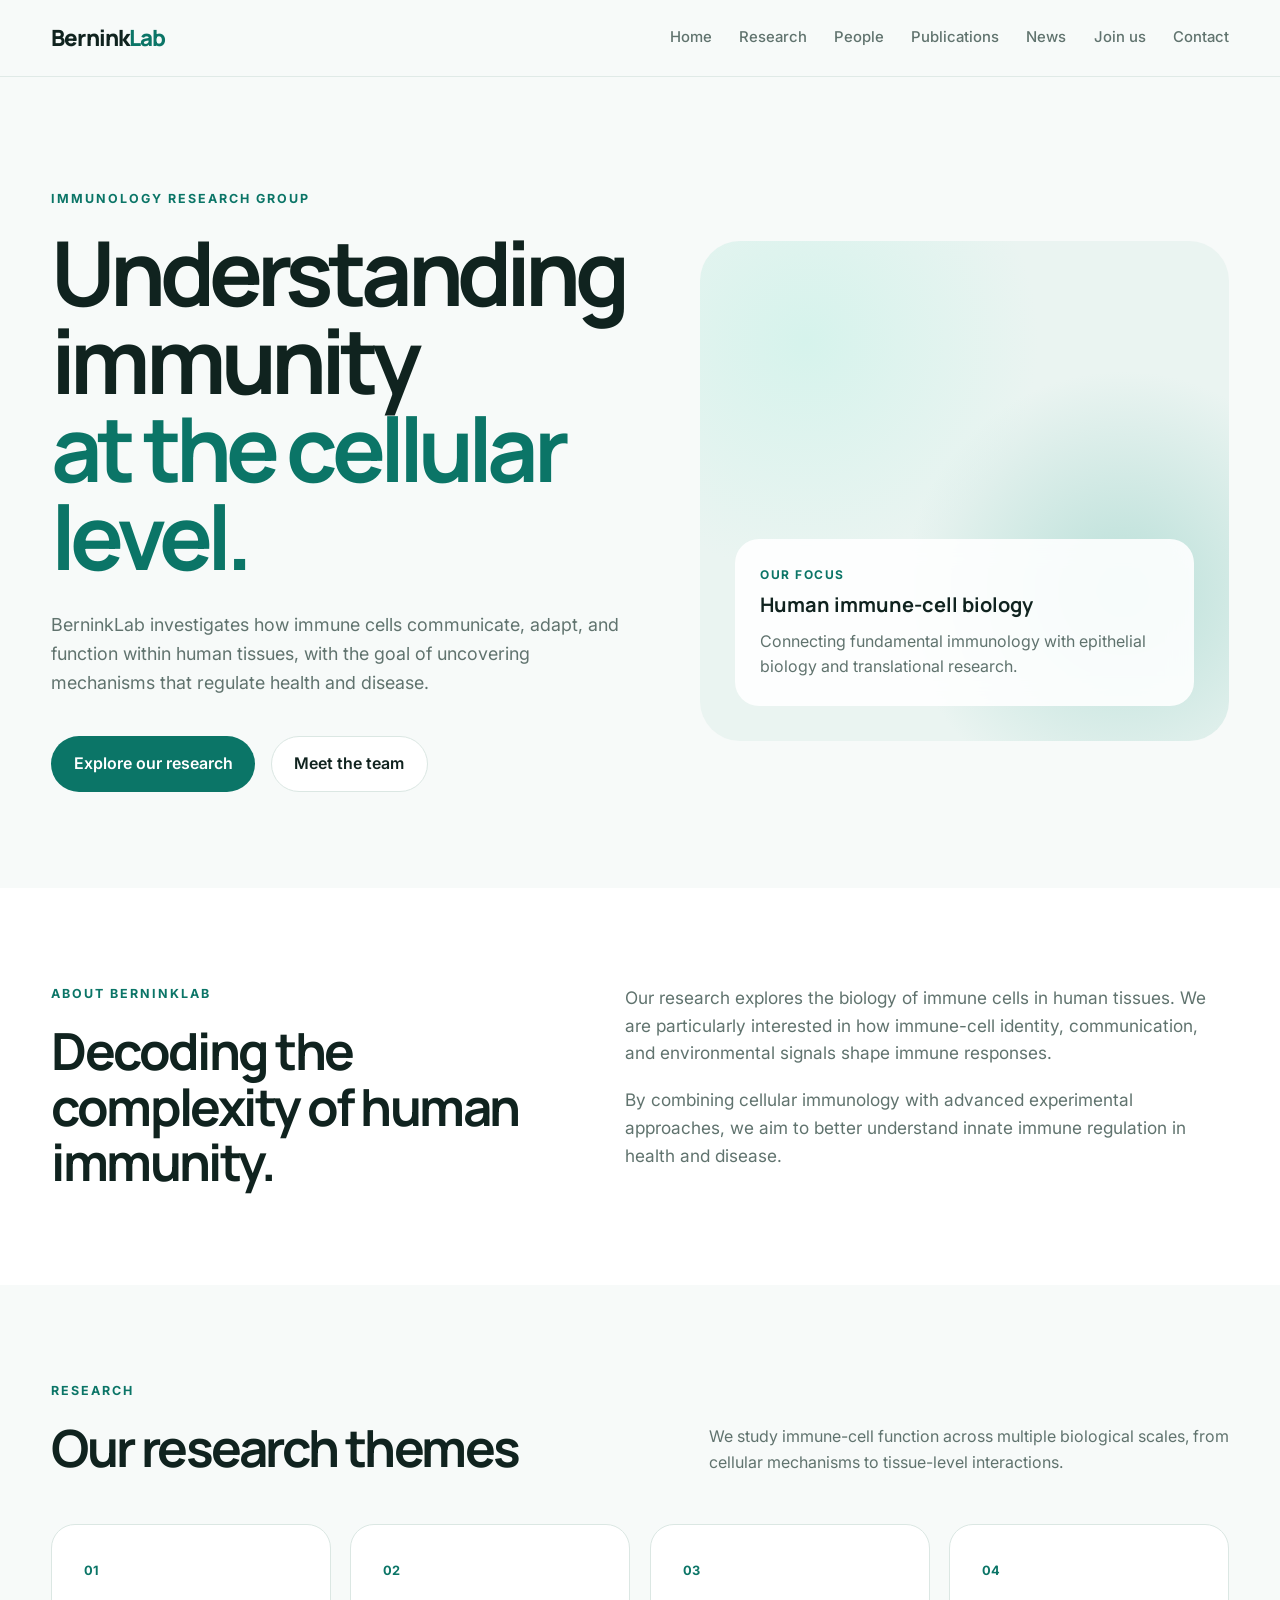
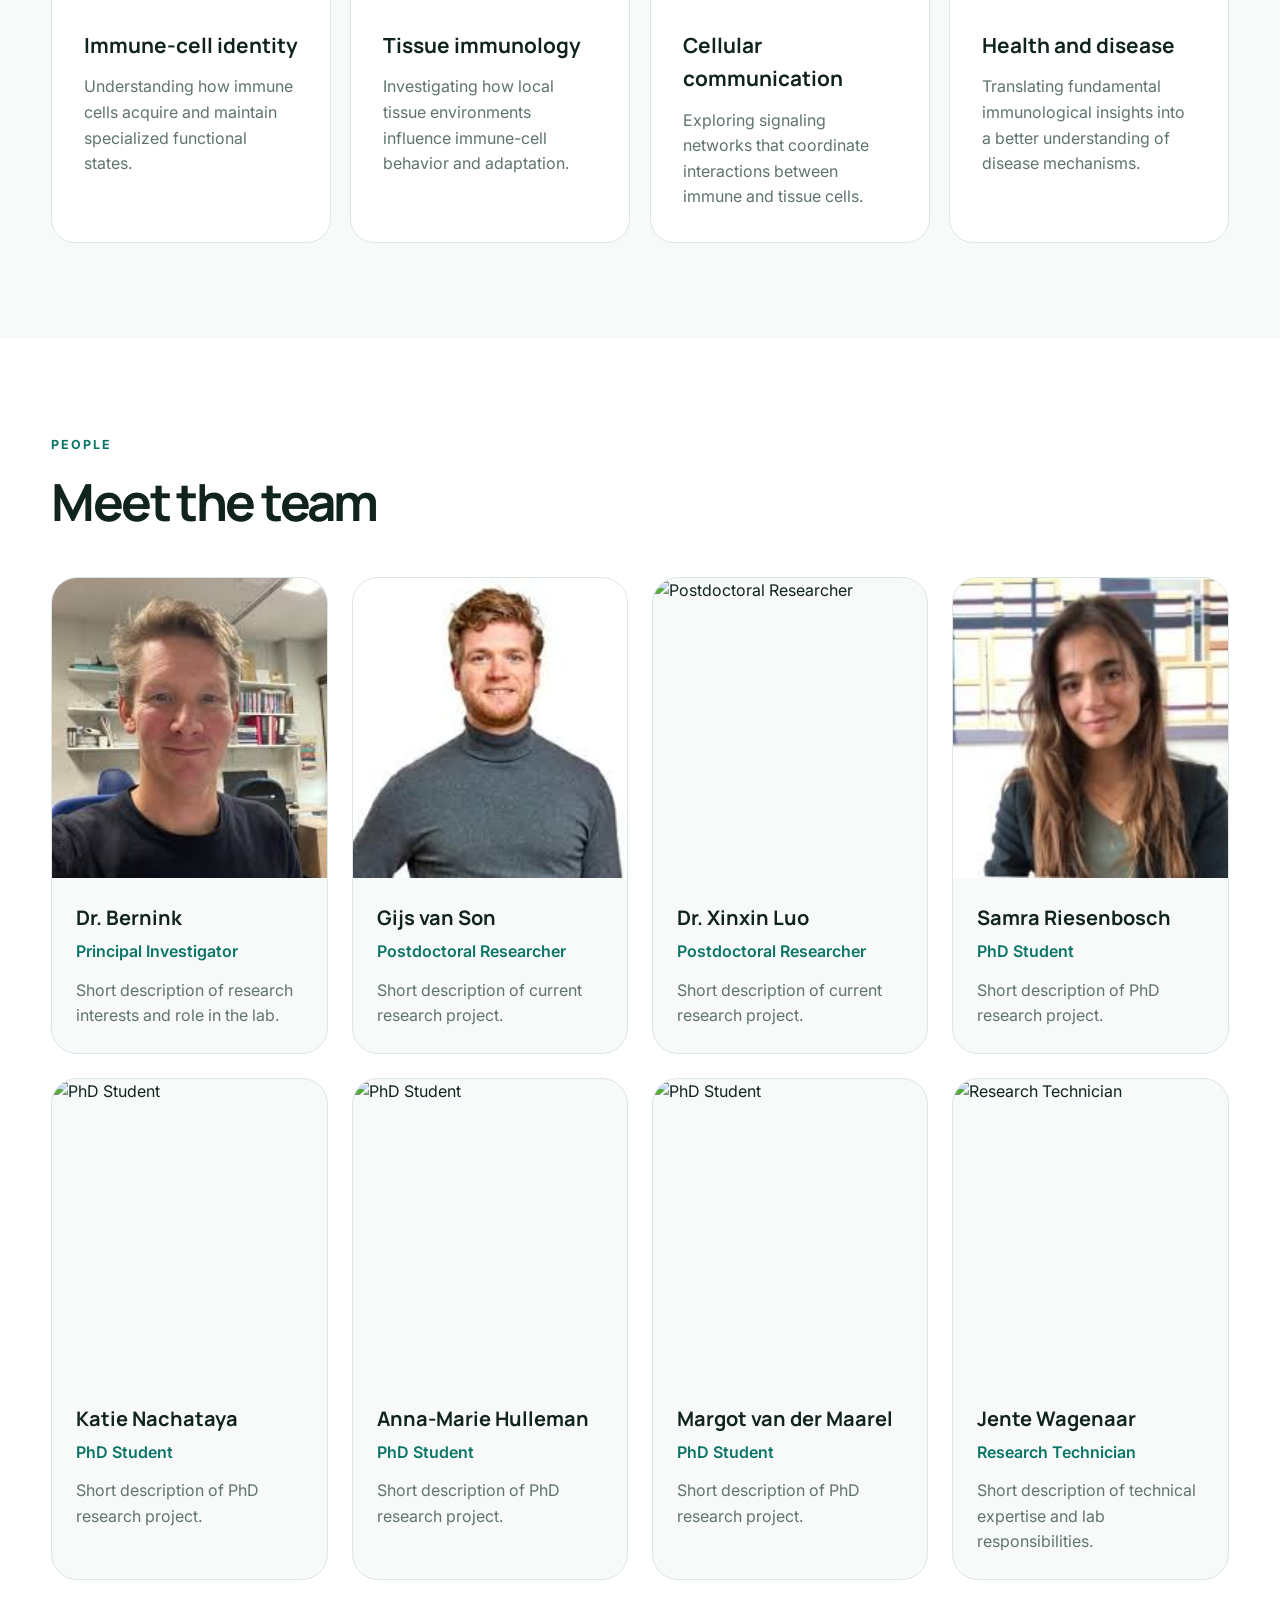
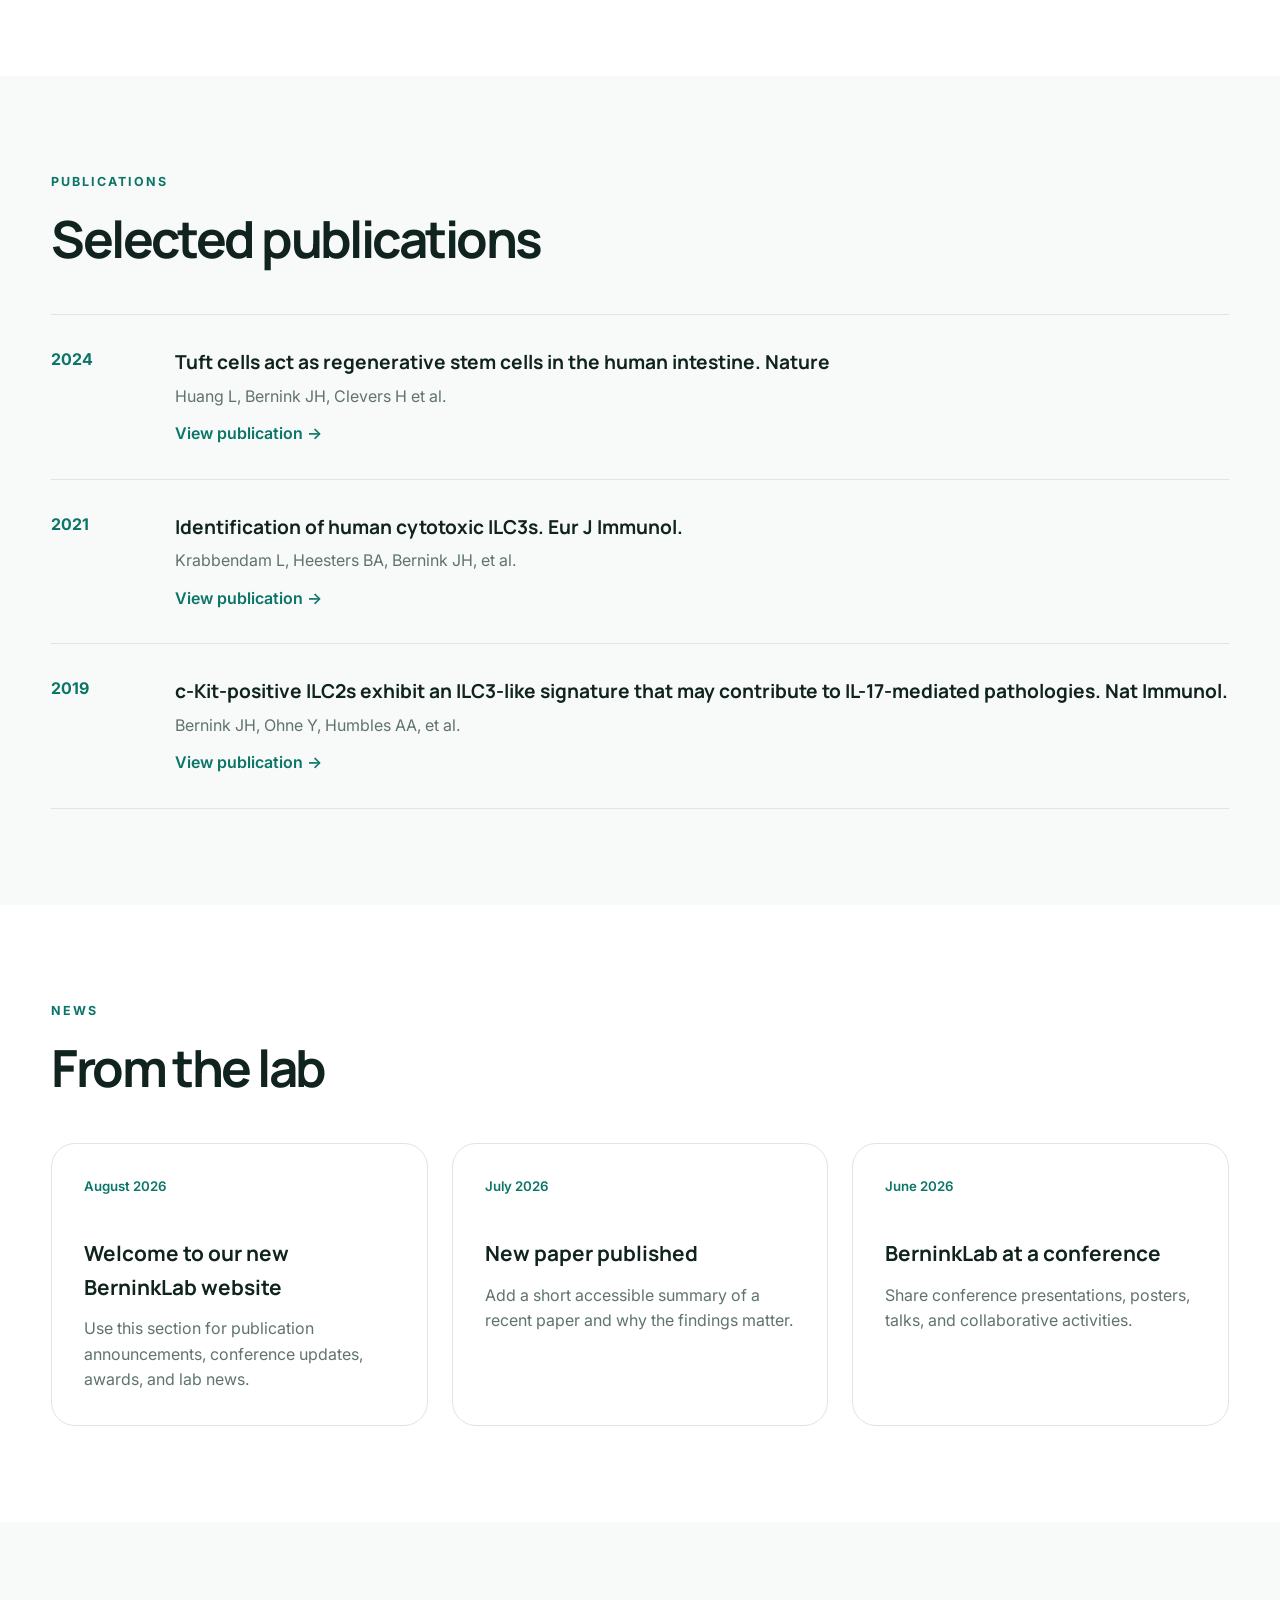
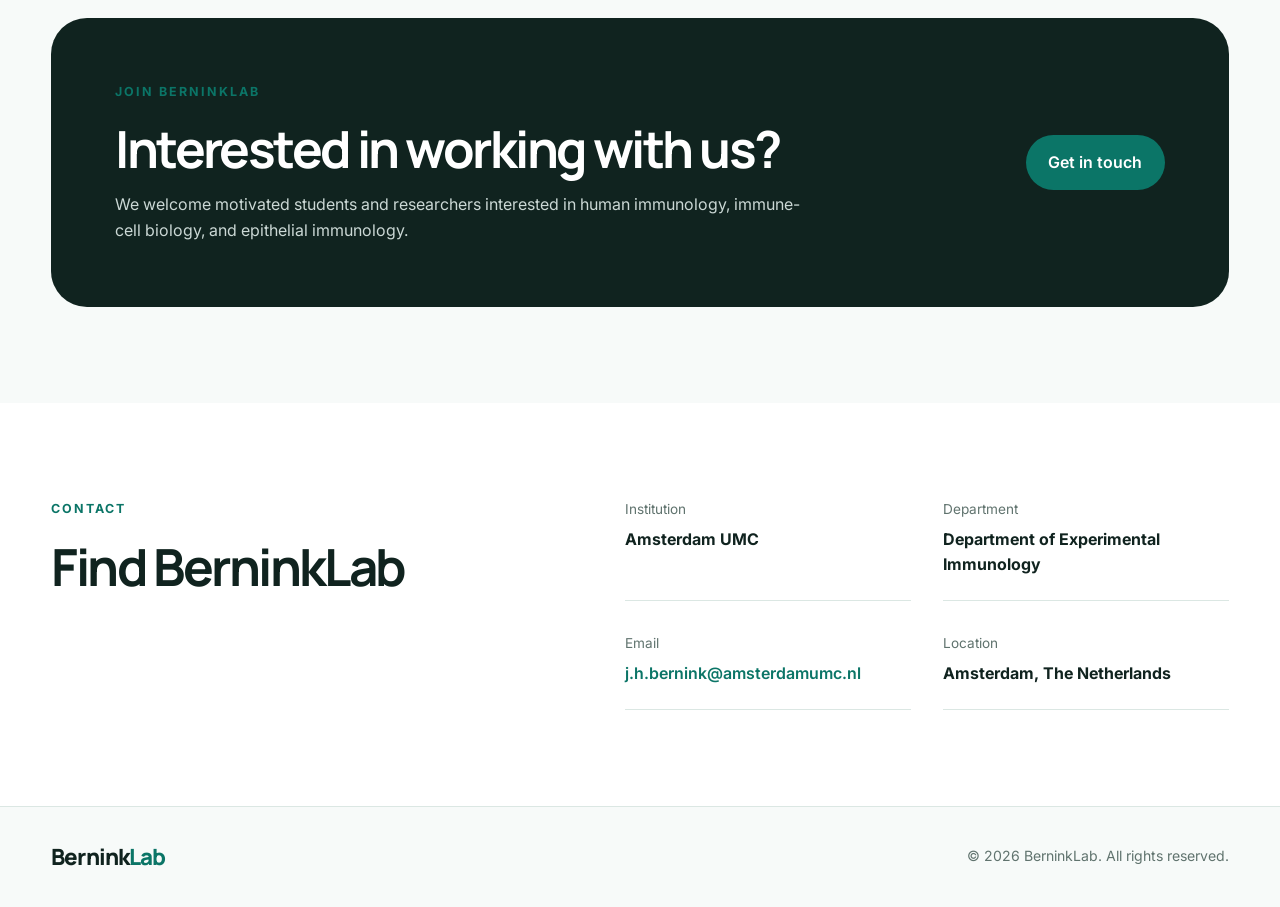
==== index.html @ bebc8591 "Update publication details in index.html" ====
<!-- index.html -->
<!DOCTYPE html>
<html lang="en">
<head>
  <meta charset="UTF-8" />
  <meta name="viewport" content="width=device-width, initial-scale=1.0" />
  <meta
    name="description"
    content="BerninkLab — Immunology research focused on immune cells, epithelial cells, and human health."
  />
  <title>BerninkLab | Immunology Research</title>
  <link rel="preconnect" href="https://fonts.googleapis.com">
  <link rel="preconnect" href="https://fonts.gstatic.com" crossorigin>
  <link
    href="https://fonts.googleapis.com/css2?family=Inter:wght@400;500;600;700&family=Manrope:wght@600;700;800&display=swap"
    rel="stylesheet"
  />
  <link rel="stylesheet" href="styles.css" />
</head>
<body>
  <header class="site-header">
    <div class="container nav">
      <a href="#home" class="logo">Bernink<span>Lab</span></a>

      <button class="menu-toggle" aria-label="Toggle navigation">
        ☰
      </button>

      <nav class="nav-links">
        <a href="#home">Home</a>
        <a href="#research">Research</a>
        <a href="#people">People</a>
        <a href="#publications">Publications</a>
        <a href="#news">News</a>
        <a href="#join">Join us</a>
        <a href="#contact">Contact</a>
      </nav>
    </div>
  </header>

  <main>
    <section class="hero" id="home">
      <div class="container hero-grid">
        <div class="hero-copy">
          <p class="eyebrow">Immunology Research Group</p>

          <h1>
            Understanding immunity
            <span>at the cellular level.</span>
          </h1>

          <p class="hero-text">
            BerninkLab investigates how immune cells communicate, adapt,
            and function within human tissues, with the goal of uncovering
            mechanisms that regulate health and disease.
          </p>

          <div class="hero-actions">
            <a class="button primary" href="#research">Explore our research</a>
            <a class="button secondary" href="#people">Meet the team</a>
          </div>
        </div>

        <div class="hero-visual video-hero">
  <video
    autoplay
    muted
    loop
    playsinline
    class="hero-video"
  >
    <source src="www/berninklab-hero.mp4" type="video/mp4">
    Your browser does not support the video tag.
  </video>

  <div class="hero-video-overlay"></div>

  <div class="hero-card">
    <span class="hero-card-label">Our focus</span>
    <strong>Human immune-cell biology</strong>
    <p>
      Connecting fundamental immunology with epithelial biology
      and translational research.
    </p>
  </div>
</div>
      </div>
    </section>

    <section class="section intro">
      <div class="container intro-grid">
        <div>
          <p class="section-label">About BerninkLab</p>
          <h2>Decoding the complexity of human immunity.</h2>
        </div>

        <div>
          <p>
            Our research explores the biology of immune cells in human tissues.
            We are particularly interested in how immune-cell identity,
            communication, and environmental signals shape immune responses.
          </p>

          <p>
            By combining cellular immunology with advanced experimental
            approaches, we aim to better understand innate immune regulation
            in health and disease.
          </p>
        </div>
      </div>
    </section>

    <section class="section research-section" id="research">
      <div class="container">
        <div class="section-heading">
          <div>
            <p class="section-label">Research</p>
            <h2>Our research themes</h2>
          </div>

          <p>
            We study immune-cell function across multiple biological scales,
            from cellular mechanisms to tissue-level interactions.
          </p>
        </div>

        <div class="card-grid">
          <article class="research-card">
            <span class="card-number">01</span>
            <h3>Immune-cell identity</h3>
            <p>
              Understanding how immune cells acquire and maintain
              specialized functional states.
            </p>
          </article>

          <article class="research-card">
            <span class="card-number">02</span>
            <h3>Tissue immunology</h3>
            <p>
              Investigating how local tissue environments influence
              immune-cell behavior and adaptation.
            </p>
          </article>

          <article class="research-card">
            <span class="card-number">03</span>
            <h3>Cellular communication</h3>
            <p>
              Exploring signaling networks that coordinate interactions
              between immune and tissue cells.
            </p>
          </article>

          <article class="research-card">
            <span class="card-number">04</span>
            <h3>Health and disease</h3>
            <p>
              Translating fundamental immunological insights into a better
              understanding of disease mechanisms.
            </p>
          </article>
        </div>
      </div>
    </section>

    <section class="section people-section" id="people">
      <div class="container">
        <div class="section-heading">
          <div>
            <p class="section-label">People</p>
            <h2>Meet the team</h2>
          </div>

          <p>
            
          </p>
        </div>

        <div class="people-grid">

  <article class="person-card">
    <img class="person-photo" src="www/Jochem_face.jpeg" alt="Principal Investigator">
    <div class="person-info">
      <h3>Dr. Bernink</h3>
      <p class="role">Principal Investigator</p>
      <p>Short description of research interests and role in the lab.</p>
    </div>
  </article>

  <article class="person-card">
    <img class="person-photo" src="www/Gijs_face.jpeg" alt="Postdoctoral Researcher">
    <div class="person-info">
      <h3>Gijs van Son</h3>
      <p class="role">Postdoctoral Researcher</p>
      <p>Short description of current research project.</p>
    </div>
  </article>

  <article class="person-card">
    <img class="person-photo" src="www/postdoc2.jpeg" alt="Postdoctoral Researcher">
    <div class="person-info">
      <h3>Dr. Xinxin Luo</h3>
      <p class="role">Postdoctoral Researcher</p>
      <p>Short description of current research project.</p>
    </div>
  </article>

  <article class="person-card">
    <img class="person-photo" src="www/Samra_face.jpeg" alt="PhD Student">
    <div class="person-info">
      <h3>Samra Riesenbosch</h3>
      <p class="role">PhD Student</p>
      <p>Short description of PhD research project.</p>
    </div>
  </article>

  <article class="person-card">
    <img class="person-photo" src="www/phd2.jpg" alt="PhD Student">
    <div class="person-info">
      <h3>Katie Nachataya</h3>
      <p class="role">PhD Student</p>
      <p>Short description of PhD research project.</p>
    </div>
  </article>

  <article class="person-card">
    <img class="person-photo" src="www/phd3.jpg" alt="PhD Student">
    <div class="person-info">
      <h3>Anna-Marie Hulleman</h3>
      <p class="role">PhD Student</p>
      <p>Short description of PhD research project.</p>
    </div>
  </article>

  <article class="person-card">
    <img class="person-photo" src="www/phd4.jpg" alt="PhD Student">
    <div class="person-info">
      <h3>Margot van der Maarel</h3>
      <p class="role">PhD Student</p>
      <p>Short description of PhD research project.</p>
    </div>
  </article>

  <article class="person-card">
    <img class="person-photo" src="www/technician.jpg" alt="Research Technician">
    <div class="person-info">
      <h3>Jente Wagenaar</h3>
      <p class="role">Research Technician</p>
      <p>Short description of technical expertise and lab responsibilities.</p>
    </div>
  </article>

</div>
      </div>
    </section>

    <section class="section publications-section" id="publications">
      <div class="container">
        <div class="section-heading">
          <div>
            <p class="section-label">Publications</p>
            <h2>Selected publications</h2>
          </div>

          <p>
            
          </p>
        </div>

        <div class="publication-list">
          <article class="publication">
            <span class="pub-year">2024</span>
            <div>
              <h3>Tuft cells act as regenerative stem cells in the human intestine. Nature</h3>
              <p>Huang L, Bernink JH, Clevers H et al.</p>
              <a href="https::/www.doi.org/10.1038/s41586-024-07952-6">View publication →</a>
            </div>
          </article>

          <article class="publication">
            <span class="pub-year">2021</span>
            <div>
              <h3>Identification of human cytotoxic ILC3s. Eur J Immunol.</h3>
              <p>Krabbendam L, Heesters BA, Bernink JH, et al.</p>
              <a href="https::/www.doi.org/10.1002/eji.202048696">View publication →</a>
            </div>
          </article>

          <article class="publication">
            <span class="pub-year">2019</span>
            <div>
              <h3>c-Kit-positive ILC2s exhibit an ILC3-like signature that may contribute to IL-17-mediated pathologies. Nat Immunol.</h3>
              <p>Bernink JH, Ohne Y, Humbles AA, et al.</p>
              <a href="https::/www.doi.org/10.1038/s41590-019-0423-0">View publication →</a>
            </div>
          </article>
        </div>
      </div>
    </section>

    <section class="section news-section" id="news">
      <div class="container">
        <div class="section-heading">
          <div>
            <p class="section-label">News</p>
            <h2>From the lab</h2>
          </div>
        </div>

        <div class="news-grid">
          <article class="news-card">
            <span class="news-date">August 2026</span>
            <h3>Welcome to our new BerninkLab website</h3>
            <p>
              Use this section for publication announcements,
              conference updates, awards, and lab news.
            </p>
          </article>

          <article class="news-card">
            <span class="news-date">July 2026</span>
            <h3>New paper published</h3>
            <p>
              Add a short accessible summary of a recent paper
              and why the findings matter.
            </p>
          </article>

          <article class="news-card">
            <span class="news-date">June 2026</span>
            <h3>BerninkLab at a conference</h3>
            <p>
              Share conference presentations, posters, talks,
              and collaborative activities.
            </p>
          </article>
        </div>
      </div>
    </section>

    <section class="section join-section" id="join">
      <div class="container join-box">
        <div>
          <p class="section-label">Join BerninkLab</p>
          <h2>Interested in working with us?</h2>
          <p>
            We welcome motivated students and researchers interested
            in human immunology, immune-cell biology, and epithelial immunology.
          </p>
        </div>

        <a class="button primary" href="mailto:j.h.bernink@amsterdamumc.nl">
          Get in touch
        </a>
      </div>
    </section>

    <section class="section contact-section" id="contact">
      <div class="container contact-grid">
        <div>
          <p class="section-label">Contact</p>
          <h2>Find BerninkLab</h2>
          <p>
          </p>
        </div>

        <div class="contact-details">
          <div>
            <span>Institution</span>
            <strong>Amsterdam UMC</strong>
          </div>

          <div>
            <span>Department</span>
            <strong>Department of Experimental Immunology</strong>
          </div>

          <div>
            <span>Email</span>
            <a href="mailto:j.h.bernink@amsterdamumc.nl">
              j.h.bernink@amsterdamumc.nl
            </a>
          </div>

          <div>
            <span>Location</span>
            <strong>Amsterdam, The Netherlands</strong>
          </div>
        </div>
      </div>
    </section>
  </main>

  <footer>
    <div class="container footer-inner">
      <a href="#home" class="logo">Bernink<span>Lab</span></a>
      <p>© <span id="year"></span> BerninkLab. All rights reserved.</p>
    </div>
  </footer>

  <script src="script.js"></script>
</body>
</html>
---- styles.css ----
/* styles.css */

:root {
  --background: #f7faf9;
  --surface: #ffffff;
  --text: #10231f;
  --muted: #60736e;
  --accent: #0b7567;
  --accent-dark: #07584f;
  --accent-light: #dff2ee;
  --border: #dbe7e3;
  --max-width: 1180px;
}

* {
  box-sizing: border-box;
  margin: 0;
  padding: 0;
}

html {
  scroll-behavior: smooth;
}

body {
  font-family: "Inter", sans-serif;
  color: var(--text);
  background: var(--background);
  line-height: 1.6;
}

a {
  color: inherit;
  text-decoration: none;
}

.container {
  width: min(92%, var(--max-width));
  margin: 0 auto;
}

.site-header {
  position: sticky;
  top: 0;
  z-index: 1000;
  background: rgba(247, 250, 249, 0.92);
  backdrop-filter: blur(16px);
  border-bottom: 1px solid rgba(219, 231, 227, 0.8);
}

.nav {
  min-height: 76px;
  display: flex;
  align-items: center;
  justify-content: space-between;
}

.logo {
  font-family: "Manrope", sans-serif;
  font-size: 1.4rem;
  font-weight: 800;
  letter-spacing: -0.04em;
}

.logo span {
  color: var(--accent);
}

.nav-links {
  display: flex;
  gap: 1.7rem;
  align-items: center;
}

.nav-links a {
  color: var(--muted);
  font-size: 0.93rem;
  font-weight: 500;
  transition: 0.2s ease;
}

.nav-links a:hover {
  color: var(--accent);
}

.menu-toggle {
  display: none;
  border: 0;
  background: transparent;
  color: var(--text);
  font-size: 1.5rem;
  cursor: pointer;
}

.hero {
  padding: 7rem 0 6rem;
  overflow: hidden;
}

.hero-grid {
  display: grid;
  grid-template-columns: 1.05fr 0.95fr;
  gap: 4rem;
  align-items: center;
}

.eyebrow,
.section-label {
  color: var(--accent);
  font-size: 0.78rem;
  font-weight: 700;
  letter-spacing: 0.16em;
  text-transform: uppercase;
  margin-bottom: 1.2rem;
}

.hero h1,
h2,
h3 {
  font-family: "Manrope", sans-serif;
}

.hero h1 {
  font-size: clamp(3.2rem, 7vw, 6.2rem);
  line-height: 0.98;
  letter-spacing: -0.065em;
  max-width: 800px;
}

.hero h1 span {
  color: var(--accent);
  display: block;
}

.hero-text {
  margin-top: 2rem;
  max-width: 670px;
  font-size: 1.12rem;
  color: var(--muted);
}

.hero-actions {
  display: flex;
  flex-wrap: wrap;
  gap: 1rem;
  margin-top: 2.4rem;
}

.button {
  display: inline-flex;
  align-items: center;
  justify-content: center;
  border-radius: 999px;
  padding: 0.9rem 1.4rem;
  font-weight: 600;
  transition: 0.2s ease;
}

.button.primary {
  color: white;
  background: var(--accent);
}

.button.primary:hover {
  background: var(--accent-dark);
  transform: translateY(-2px);
}

.button.secondary {
  background: var(--surface);
  border: 1px solid var(--border);
}

.button.secondary:hover {
  border-color: var(--accent);
}

.hero-visual {
  position: relative;
  min-height: 500px;
  border-radius: 40px;
  overflow: hidden;
  background:
    radial-gradient(circle at 20% 20%, #d6f3ec, transparent 40%),
    radial-gradient(circle at 80% 70%, #b9dfd8, transparent 40%),
    #eaf4f1;
}

.cell {
  position: absolute;
  border-radius: 50%;
  border: 18px solid rgba(255,255,255,0.55);
  background:
    radial-gradient(circle at 35% 35%, rgba(255,255,255,0.95), transparent 20%),
    radial-gradient(circle, #4da393, #16766a);
  box-shadow: 0 30px 80px rgba(16, 83, 73, 0.2);
}

.cell-one {
  width: 190px;
  height: 190px;
  top: 70px;
  right: 80px;
}

.cell-two {
  width: 125px;
  height: 125px;
  top: 225px;
  left: 50px;
}

.cell-three {
  width: 85px;
  height: 85px;
  top: 70px;
  left: 100px;
}

.cell-four {
  width: 70px;
  height: 70px;
  bottom: 70px;
  right: 60px;
}

.hero-card {
  position: absolute;
  left: 35px;
  right: 35px;
  bottom: 35px;
  padding: 1.6rem;
  border-radius: 24px;
  background: rgba(255, 255, 255, 0.88);
  backdrop-filter: blur(12px);
}

.hero-card-label {
  display: block;
  color: var(--accent);
  font-size: 0.75rem;
  font-weight: 700;
  text-transform: uppercase;
  letter-spacing: 0.12em;
  margin-bottom: 0.3rem;
}

.hero-card strong {
  font-family: "Manrope", sans-serif;
  font-size: 1.25rem;
}

.hero-card p {
  color: var(--muted);
  margin-top: 0.5rem;
}

.section {
  padding: 6rem 0;
}

.intro {
  background: var(--surface);
}

.intro-grid,
.contact-grid {
  display: grid;
  grid-template-columns: 0.9fr 1.1fr;
  gap: 5rem;
}

h2 {
  font-size: clamp(2.3rem, 4vw, 4rem);
  line-height: 1.08;
  letter-spacing: -0.05em;
}

.intro-grid > div:last-child {
  color: var(--muted);
  font-size: 1.08rem;
}

.intro-grid > div:last-child p + p {
  margin-top: 1.2rem;
}

.section-heading {
  display: flex;
  justify-content: space-between;
  gap: 4rem;
  align-items: end;
  margin-bottom: 3rem;
}

.section-heading > p {
  max-width: 520px;
  color: var(--muted);
}

.card-grid {
  display: grid;
  grid-template-columns: repeat(4, 1fr);
  gap: 1.2rem;
}

.research-card,
.news-card {
  background: var(--surface);
  border: 1px solid var(--border);
  border-radius: 24px;
  padding: 2rem;
}

.card-number {
  display: inline-block;
  color: var(--accent);
  font-size: 0.8rem;
  font-weight: 700;
  margin-bottom: 3rem;
}

.research-card h3,
.news-card h3 {
  font-size: 1.3rem;
  margin-bottom: 0.75rem;
}

.research-card p,
.news-card p {
  color: var(--muted);
}

.people-section {
  background: var(--surface);
}

.people-grid {
  display: grid;
  grid-template-columns: repeat(4, 1fr);
  gap: 1.5rem;
}

.person-card {
  border: 1px solid var(--border);
  border-radius: 26px;
  overflow: hidden;
  background: var(--background);
}

.person-photo {
  width: 100%;
  height: 300px;
  object-fit: cover;
  object-position: center;
  display: block;
}

.placeholder-photo {
  background:
    radial-gradient(circle at 40% 35%, #ffffff, transparent 16%),
    linear-gradient(135deg, #dff2ee, #a9d6ce);
  font-family: "Manrope", sans-serif;
  font-size: 3rem;
  font-weight: 800;
  color: var(--accent);
}

.person-info {
  padding: 1.5rem;
}

.person-info h3 {
  font-size: 1.25rem;
}

.role {
  color: var(--accent);
  font-weight: 600;
  margin: 0.3rem 0 0.8rem;
}

.person-info p:last-child {
  color: var(--muted);
}

.publication-list {
  border-top: 1px solid var(--border);
}

.publication {
  display: grid;
  grid-template-columns: 100px 1fr;
  gap: 1.5rem;
  padding: 2rem 0;
  border-bottom: 1px solid var(--border);
}

.pub-year {
  color: var(--accent);
  font-weight: 700;
}

.publication h3 {
  font-size: 1.2rem;
  margin-bottom: 0.35rem;
}

.publication p {
  color: var(--muted);
}

.publication a {
  display: inline-block;
  margin-top: 0.75rem;
  color: var(--accent);
  font-weight: 600;
}

.news-section {
  background: var(--surface);
}

.news-grid {
  display: grid;
  grid-template-columns: repeat(3, 1fr);
  gap: 1.5rem;
}

.news-date {
  color: var(--accent);
  display: block;
  font-size: 0.83rem;
  font-weight: 600;
  margin-bottom: 2.5rem;
}

.join-box {
  background: var(--text);
  color: white;
  padding: 4rem;
  border-radius: 36px;
  display: flex;
  gap: 3rem;
  align-items: center;
  justify-content: space-between;
}

.join-box p:not(.section-label) {
  max-width: 700px;
  color: #cbd8d5;
  margin-top: 1rem;
}

.contact-section {
  background: var(--surface);
}

.contact-grid > div:first-child p:last-child {
  color: var(--muted);
  margin-top: 1rem;
  max-width: 500px;
}

.contact-details {
  display: grid;
  grid-template-columns: 1fr 1fr;
  gap: 2rem;
}

.contact-details div {
  padding-bottom: 1.4rem;
  border-bottom: 1px solid var(--border);
}

.contact-details span {
  display: block;
  color: var(--muted);
  font-size: 0.85rem;
  margin-bottom: 0.35rem;
}

.contact-details a {
  color: var(--accent);
  font-weight: 600;
}

footer {
  padding: 2rem 0;
  border-top: 1px solid var(--border);
}

.footer-inner {
  display: flex;
  justify-content: space-between;
  gap: 2rem;
  align-items: center;
}

.footer-inner p {
  color: var(--muted);
  font-size: 0.88rem;
}

@media (max-width: 950px) {
  .hero-grid,
  .intro-grid,
  .contact-grid {
    grid-template-columns: 1fr;
  }

  .hero-visual {
    min-height: 420px;
  }

  .card-grid {
    grid-template-columns: 1fr 1fr;
  }

  .people-grid [
    grid-template-columns: repeat(2,1fr);
  },
  .news-grid {
    grid-template-columns: 1fr 1fr;
  }

  .section-heading {
    align-items: flex-start;
    flex-direction: column;
    gap: 1rem;
  }
}

@media (max-width: 720px) {
  .menu-toggle {
    display: block;
  }

  .nav-links {
    position: absolute;
    top: 76px;
    left: 0;
    right: 0;
    display: none;
    flex-direction: column;
    align-items: flex-start;
    padding: 1.5rem 4%;
    background: var(--surface);
    border-bottom: 1px solid var(--border);
  }

  .nav-links.open {
    display: flex;
  }

  .hero {
    padding-top: 4.5rem;
  }

  .hero h1 {
    font-size: 3.5rem;
  }

  .card-grid,
  .people-grid {
    grid-template-columns: 1fr;
  },
  .news-grid,
  .contact-details {
    grid-template-columns: 1fr;
  }

  .join-box {
    padding: 2.3rem;
    align-items: flex-start;
    flex-direction: column;
  }

  .publication {
    grid-template-columns: 1fr;
    gap: 0.5rem;
  }

  .footer-inner {
    align-items: flex-start;
    flex-direction: column;
  }
}
.video-hero {
  position: relative;
  overflow: hidden;
  min-height: 500px;
  border-radius: 40px;
  background: #0d2622;
}

.hero-video {
  position: absolute;
  inset: 0;
  width: 100%;
  height: 100%;
  object-fit: cover;
}

.hero-video-overlay {
  position: absolute;
  inset: 0;
  background: linear-gradient(
    to bottom,
    rgba(0, 0, 0, 0.05),
    rgba(0, 0, 0, 0.25)
  );
}

.video-hero .hero-card {
  z-index: 2;
}
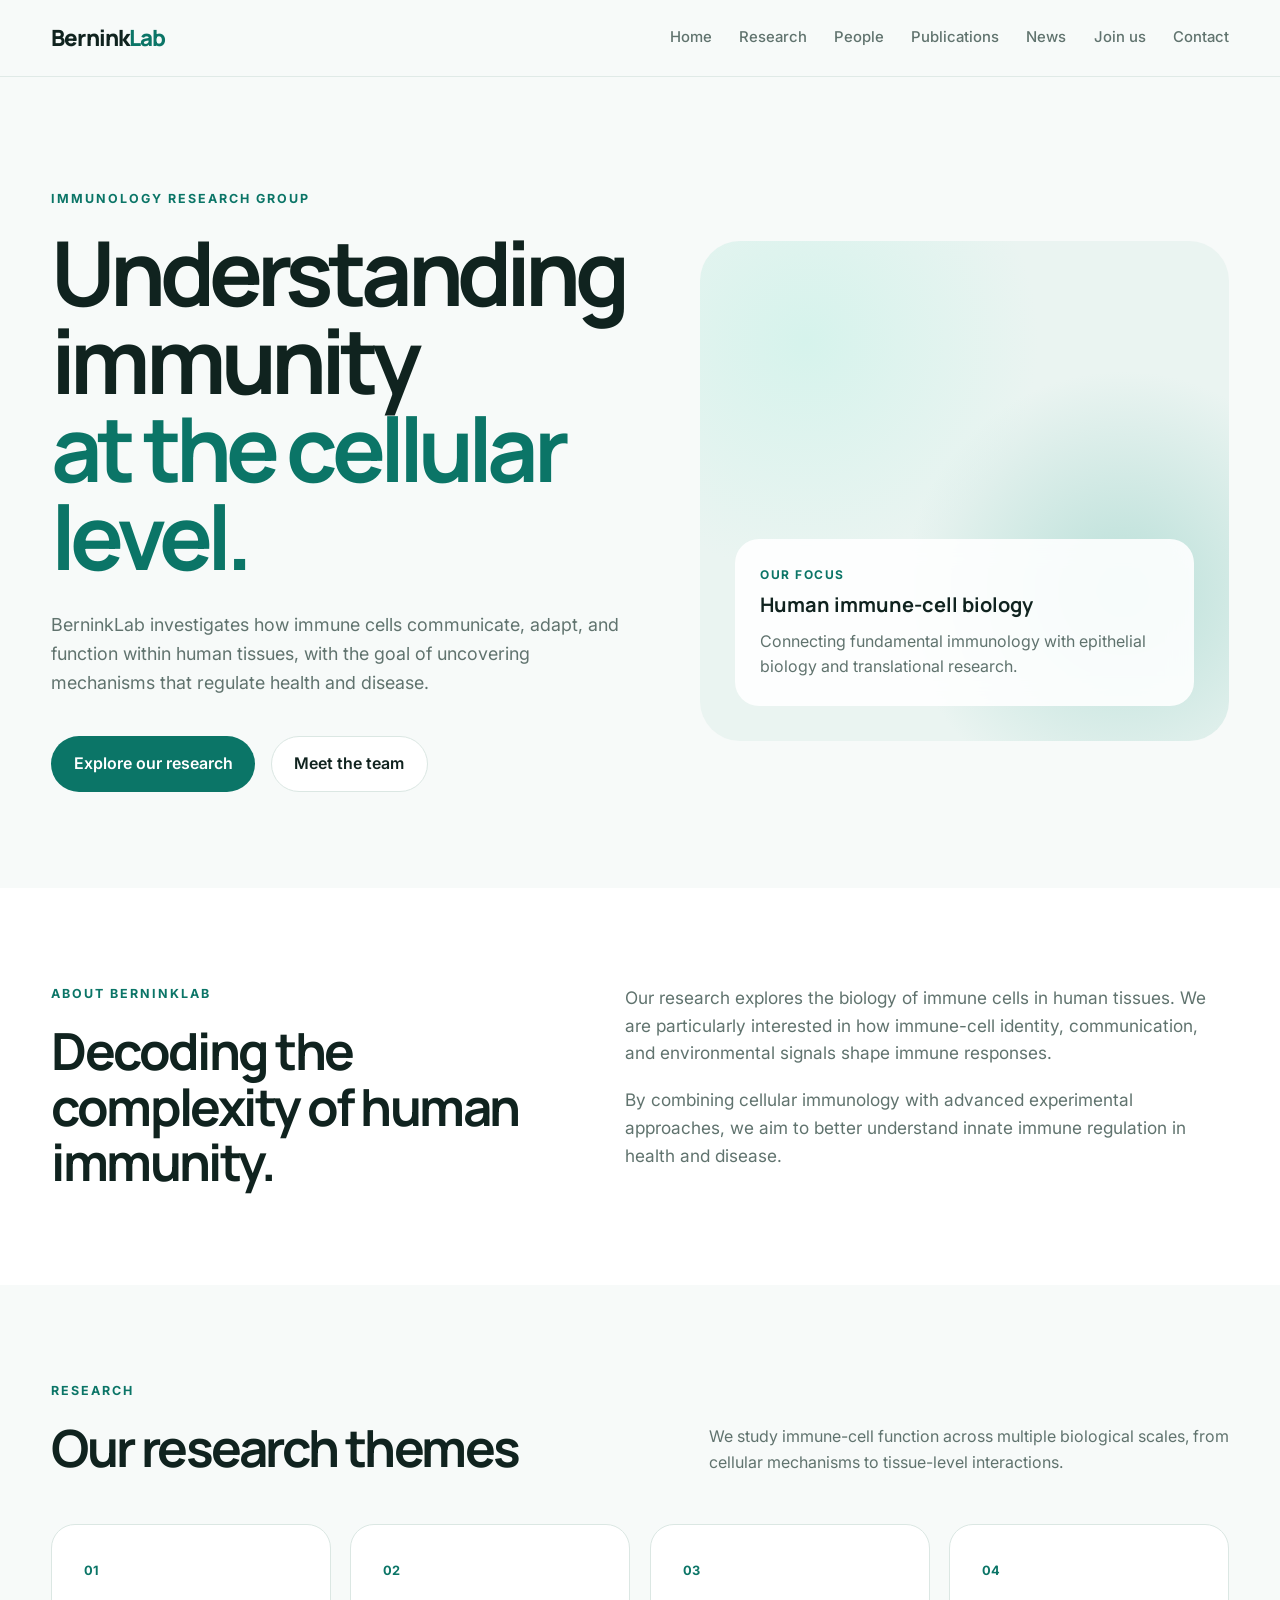
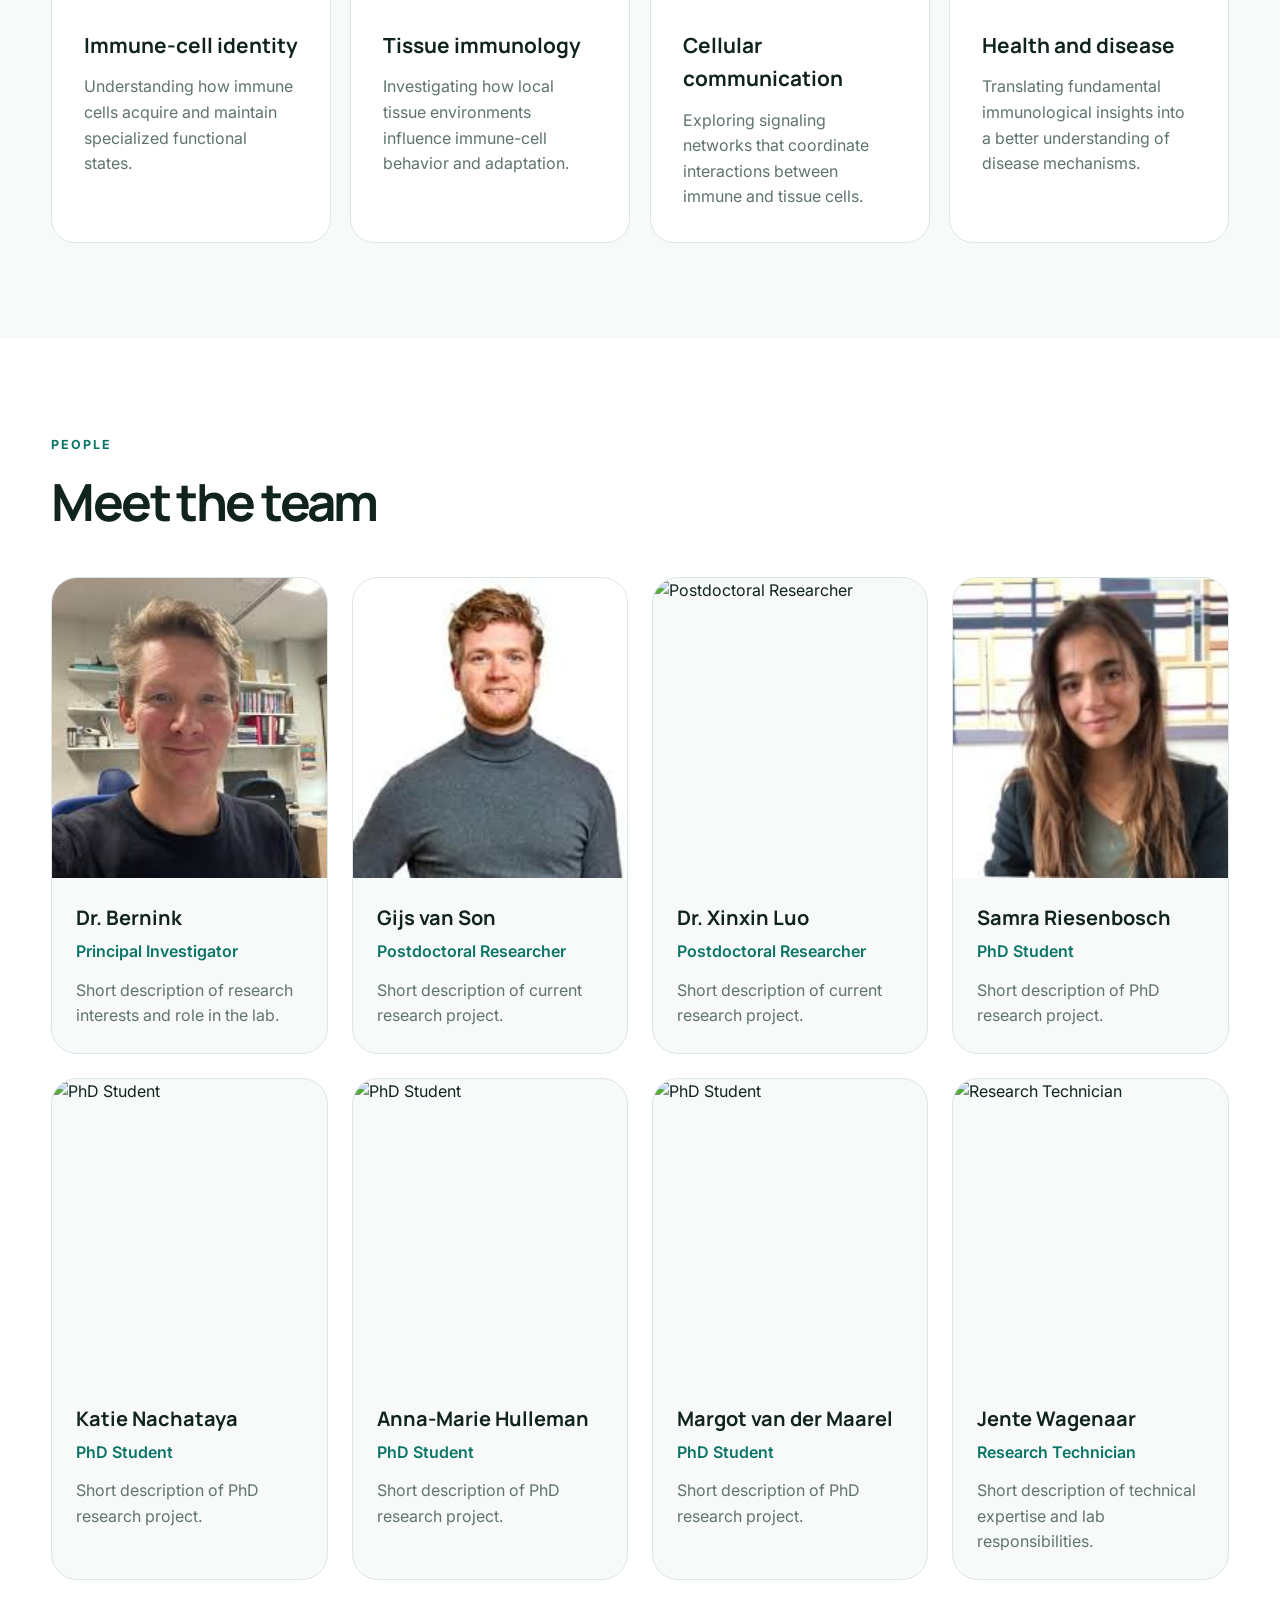
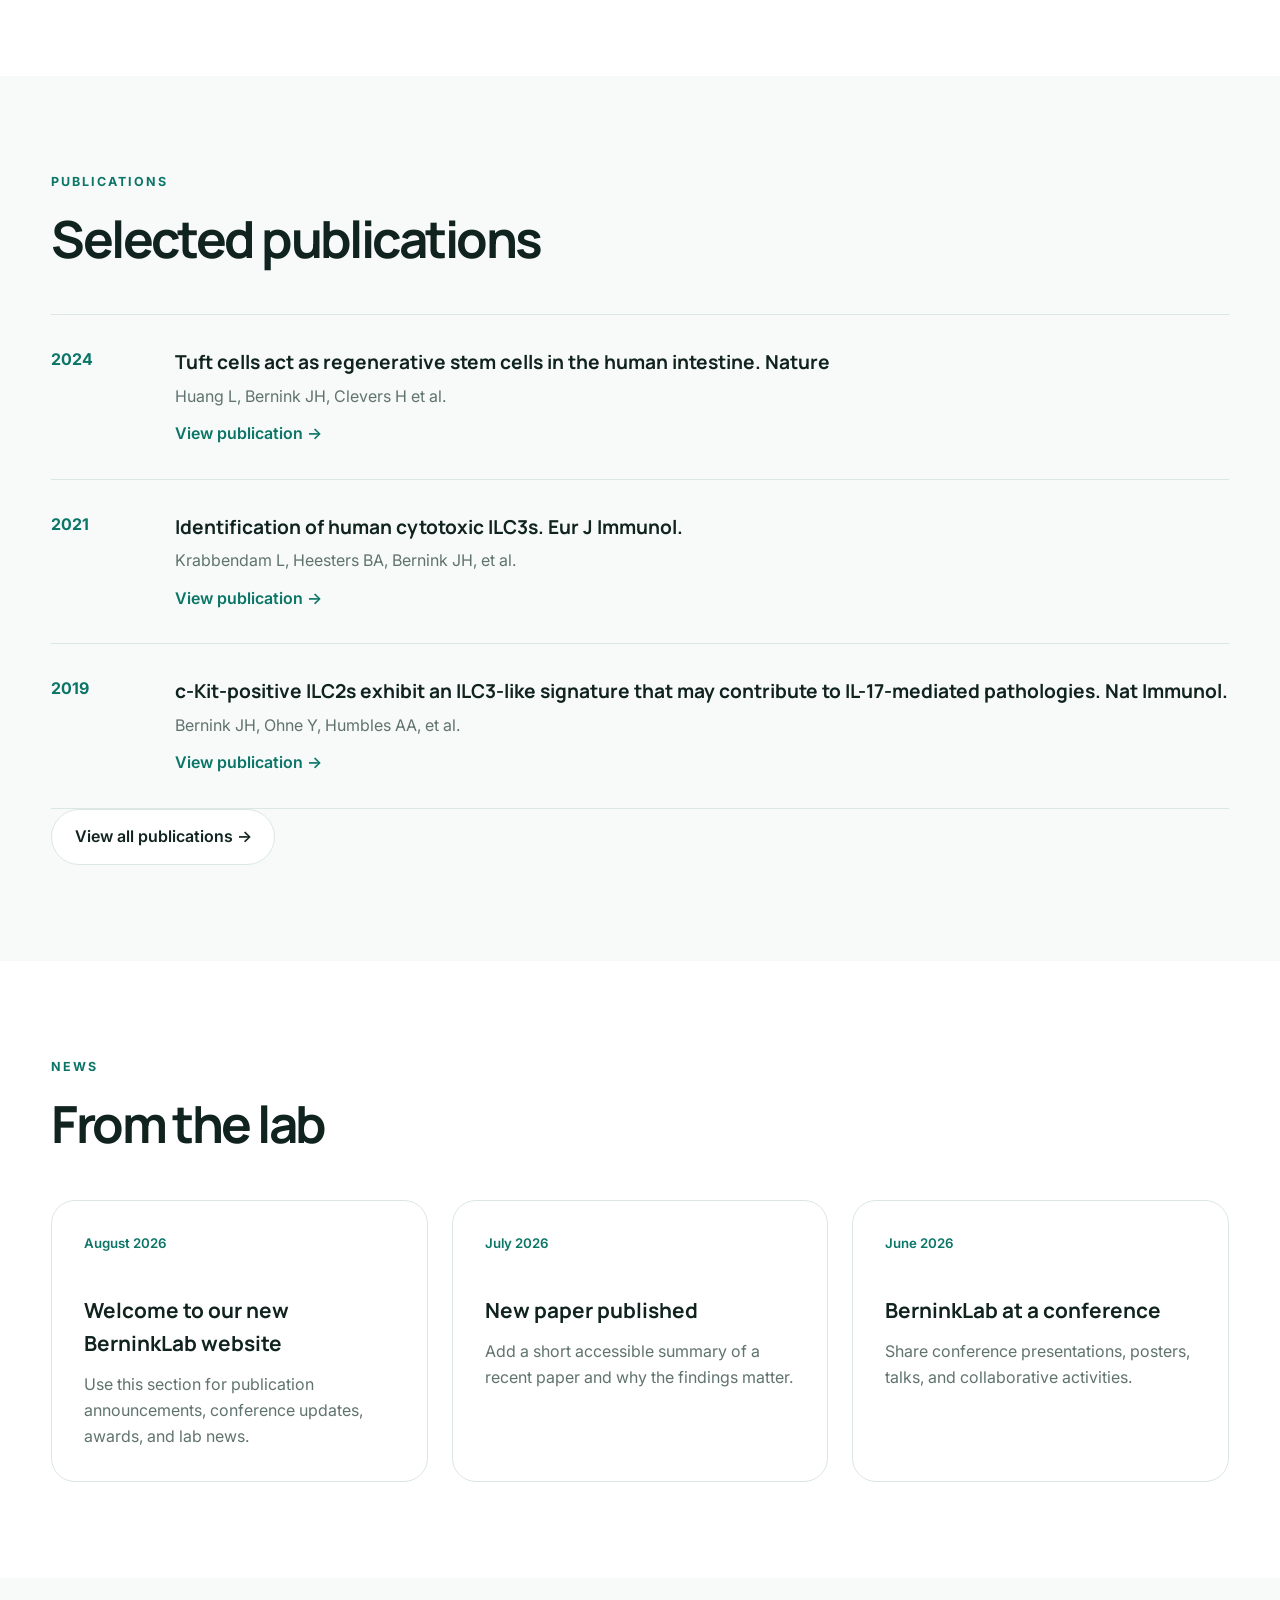
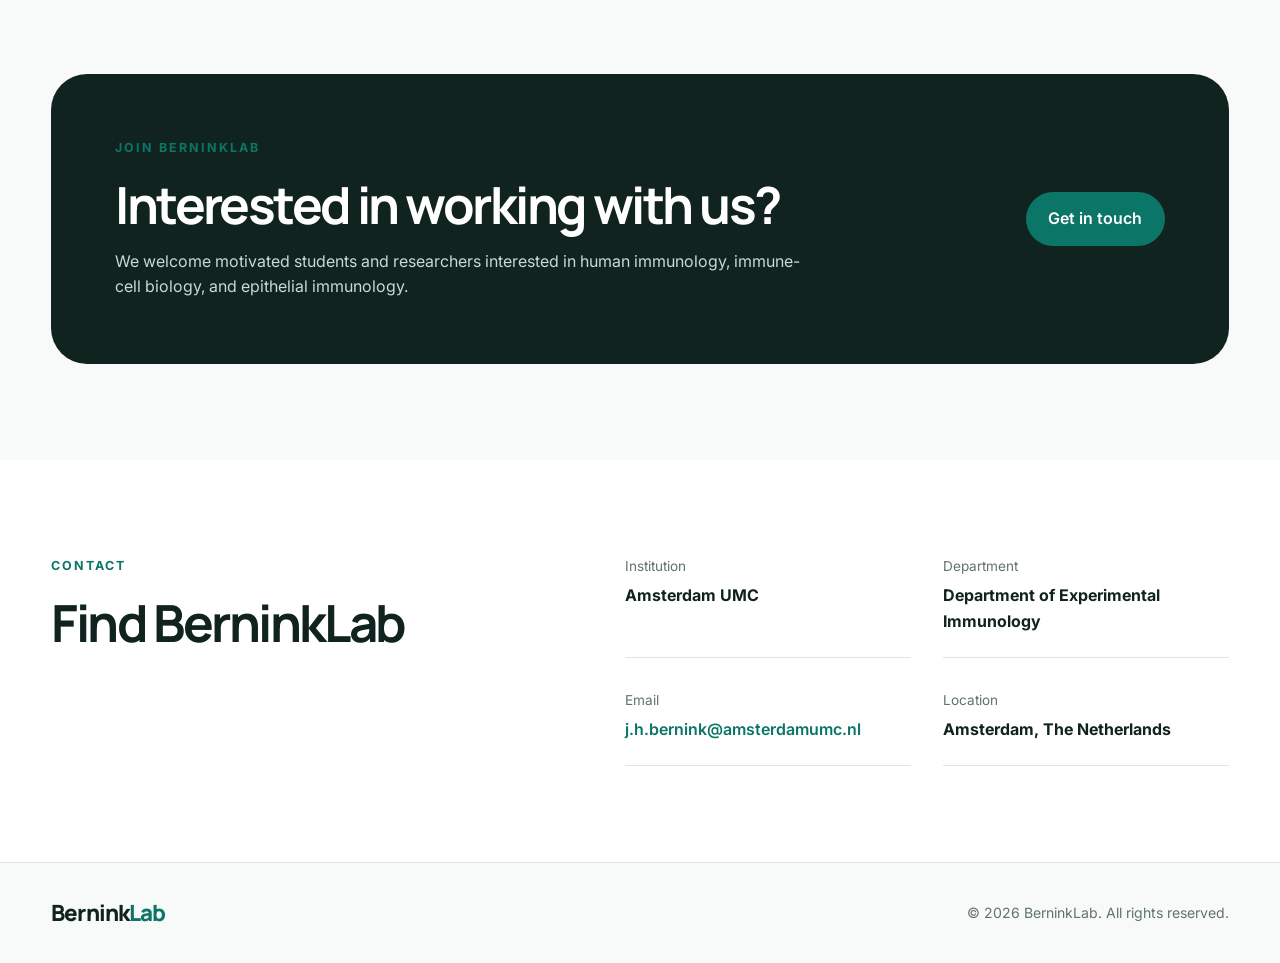
==== commit 915615d6: "Add button to view all publications" ====
--- a/index.html
+++ b/index.html
@@ -274,7 +274,12 @@
             <div>
               <h3>Tuft cells act as regenerative stem cells in the human intestine. Nature</h3>
               <p>Huang L, Bernink JH, Clevers H et al.</p>
-              <a href="https::/www.doi.org/10.1038/s41586-024-07952-6">View publication →</a>
+              <a href="https://doi.org/10.1038/s41586-024-07952-6"
+                 target="_blank"
+                 rel="noopener noreferrer"
+              >
+                View publication →
+              </a>
             </div>
           </article>
 
@@ -283,7 +288,11 @@
             <div>
               <h3>Identification of human cytotoxic ILC3s. Eur J Immunol.</h3>
               <p>Krabbendam L, Heesters BA, Bernink JH, et al.</p>
-              <a href="https::/www.doi.org/10.1002/eji.202048696">View publication →</a>
+              <a 
+                href="https://www.doi.org/10.1002/eji.202048696"
+                target="_blank"
+                rel="noopener noreferrer"
+                >View publication →</a>
             </div>
           </article>
 
@@ -292,9 +301,16 @@
             <div>
               <h3>c-Kit-positive ILC2s exhibit an ILC3-like signature that may contribute to IL-17-mediated pathologies. Nat Immunol.</h3>
               <p>Bernink JH, Ohne Y, Humbles AA, et al.</p>
-              <a href="https::/www.doi.org/10.1038/s41590-019-0423-0">View publication →</a>
+              <a 
+                href="https://www.doi.org/10.1038/s41590-019-0423-0"
+                target="_blank"
+                rel="noopener noreferrer"
+                >View publication →</a>
             </div>
           </article>
+          <a class="button secondary" href="publications.html">
+            View all publications →
+          </a>
         </div>
       </div>
     </section>
--- a/styles.css
+++ b/styles.css
@@ -615,3 +615,82 @@
 .video-hero .hero-card {
   z-index: 2;
 }
+
+.publications-page {
+  padding: 7rem 0;
+}
+
+.publications-page h1 {
+  font-family: "Manrope", sans-serif;
+  font-size: clamp(3rem, 6vw, 5.5rem);
+  line-height: 1;
+  letter-spacing: -0.06em;
+}
+
+.publications-intro {
+  max-width: 700px;
+  margin-top: 1.5rem;
+  margin-bottom: 5rem;
+  color: var(--muted);
+  font-size: 1.1rem;
+}
+
+.publication-year {
+  margin-bottom: 5rem;
+}
+
+.publication-year > h2 {
+  color: var(--accent);
+  font-size: 2rem;
+  padding-bottom: 1rem;
+  border-bottom: 2px solid var(--accent);
+}
+
+.publication-full {
+  padding: 2rem 0;
+  border-bottom: 1px solid var(--border);
+}
+
+.publication-full h3 {
+  max-width: 900px;
+  font-size: 1.3rem;
+  margin-bottom: 0.7rem;
+}
+
+.publication-authors {
+  color: var(--text);
+}
+
+.publication-journal {
+  color: var(--muted);
+  font-style: italic;
+  margin-top: 0.2rem;
+}
+
+.abstract {
+  max-width: 900px;
+  margin-top: 1.3rem;
+}
+
+.abstract summary {
+  color: var(--accent);
+  font-weight: 600;
+  cursor: pointer;
+}
+
+.abstract p {
+  margin-top: 1rem;
+  color: var(--muted);
+  line-height: 1.75;
+}
+
+.publication-link {
+  display: inline-block;
+  margin-top: 1.3rem;
+  color: var(--accent);
+  font-weight: 600;
+}
+
+.publication-link:hover {
+  text-decoration: underline;
+}
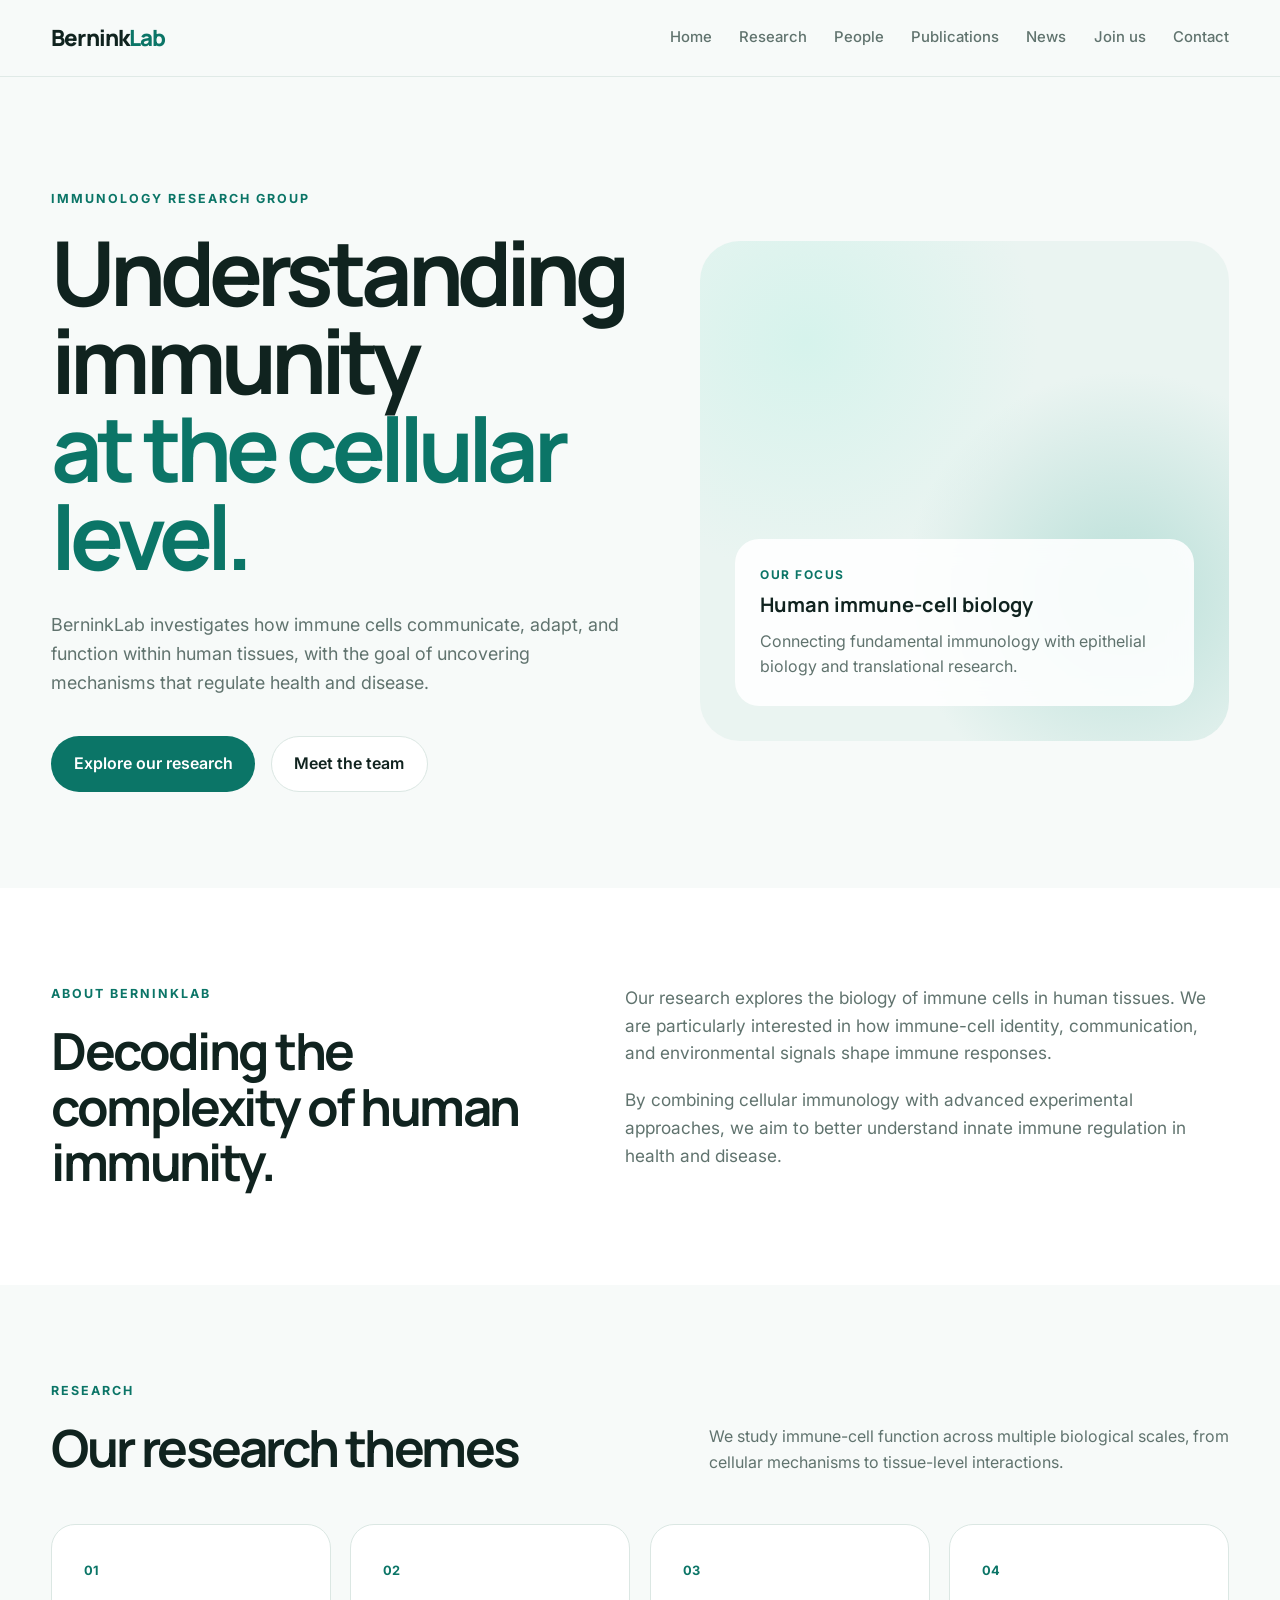
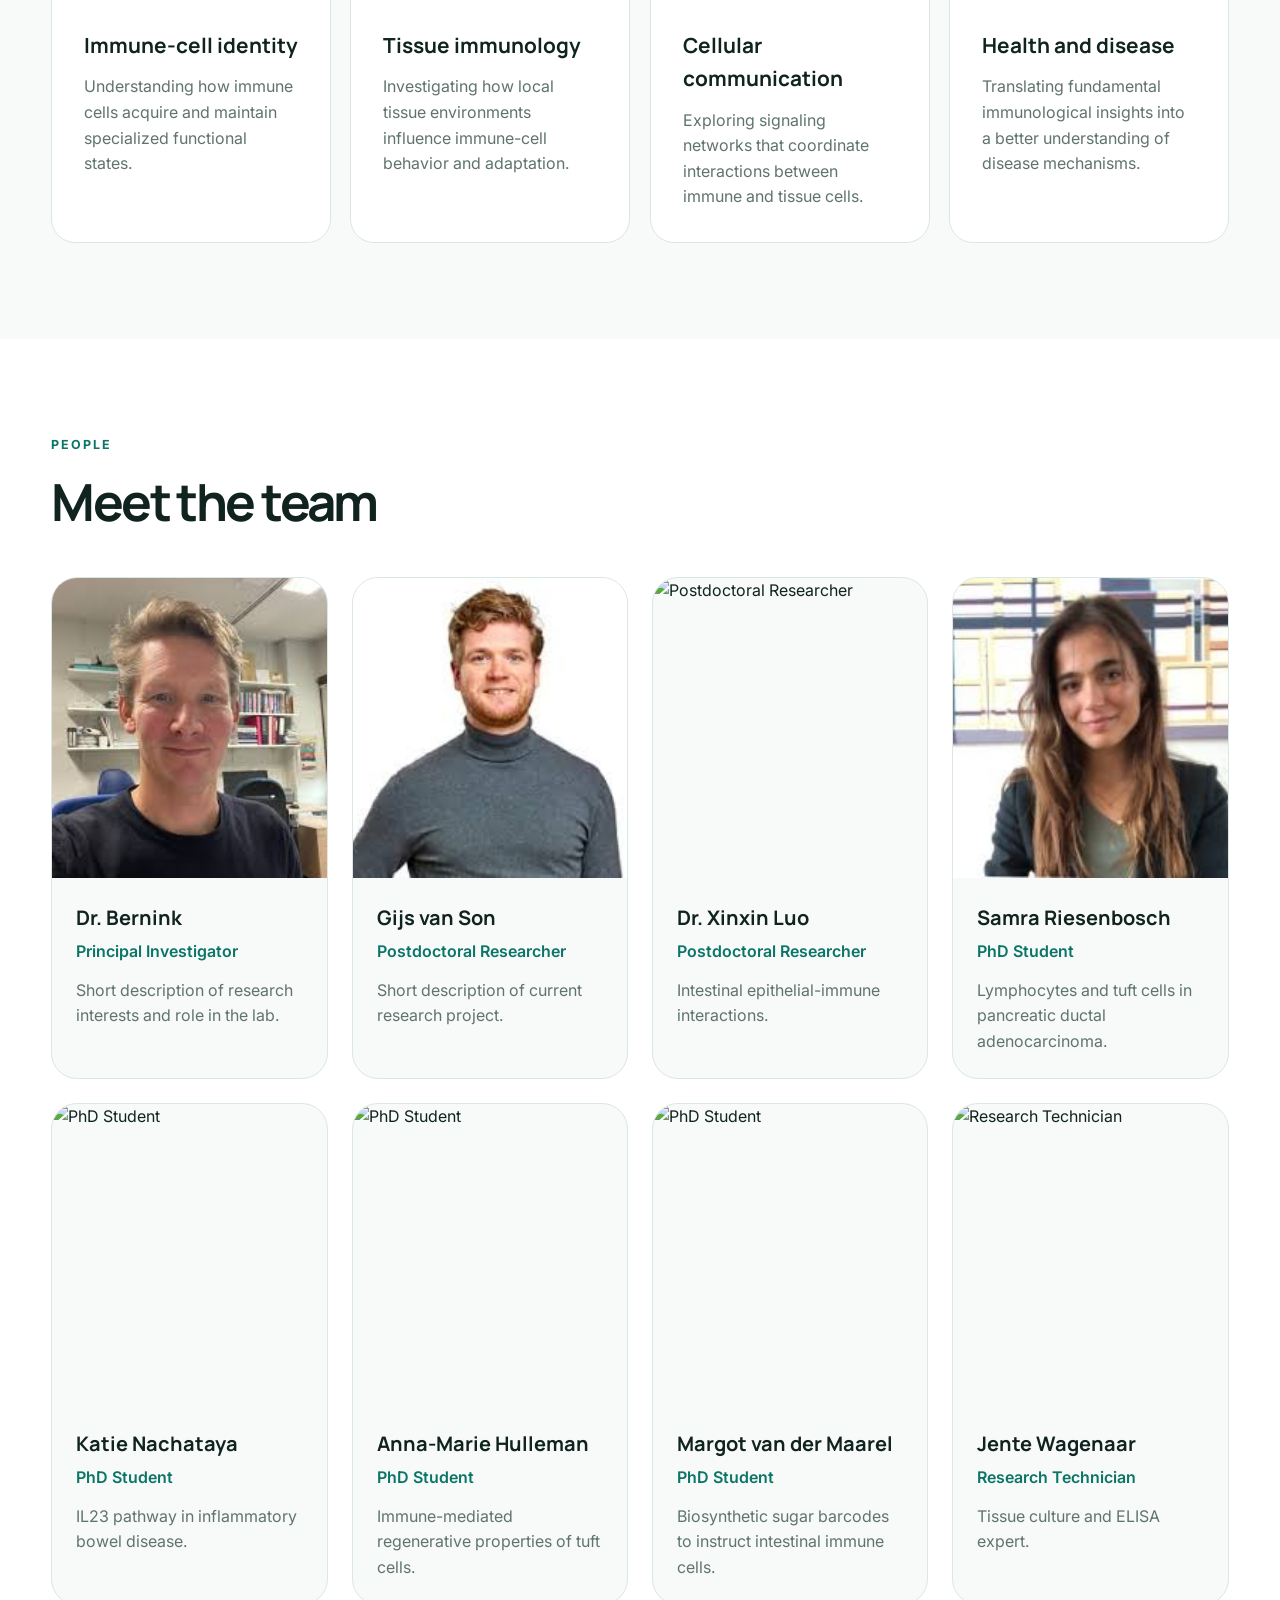
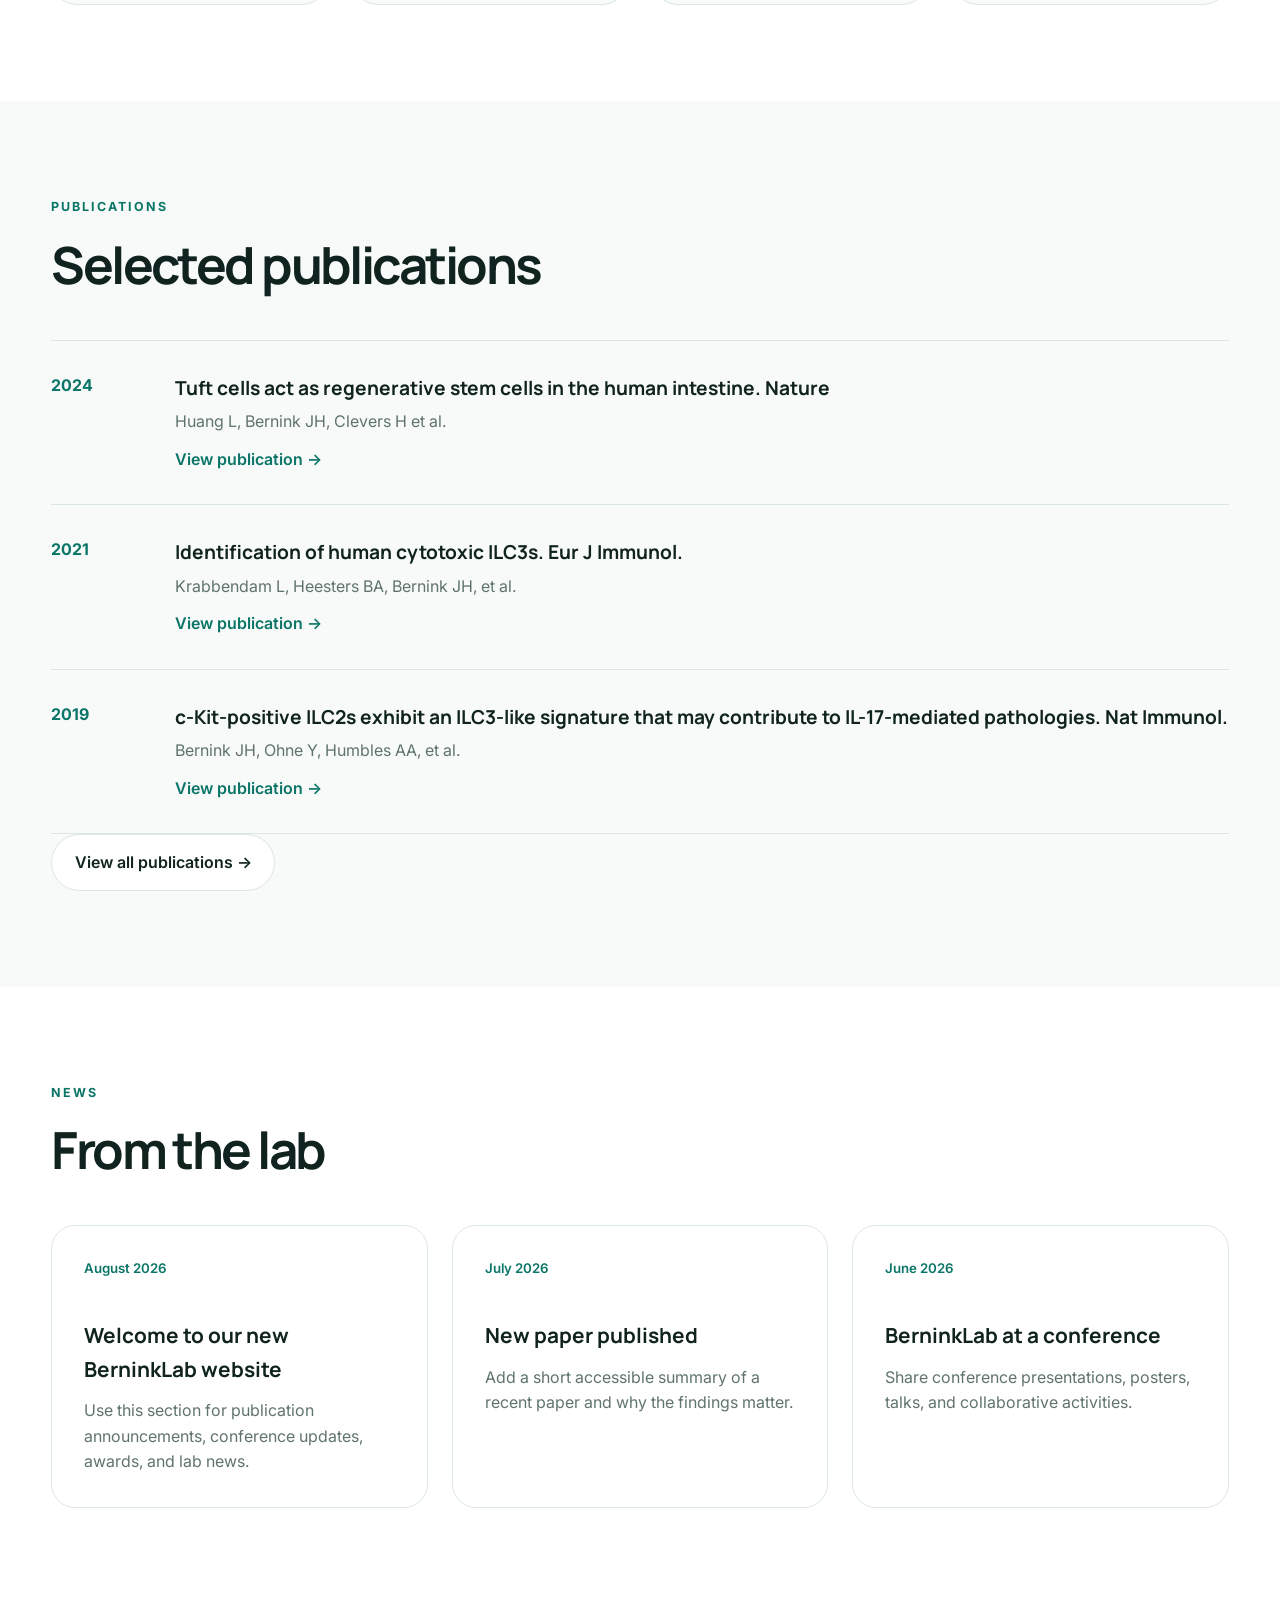
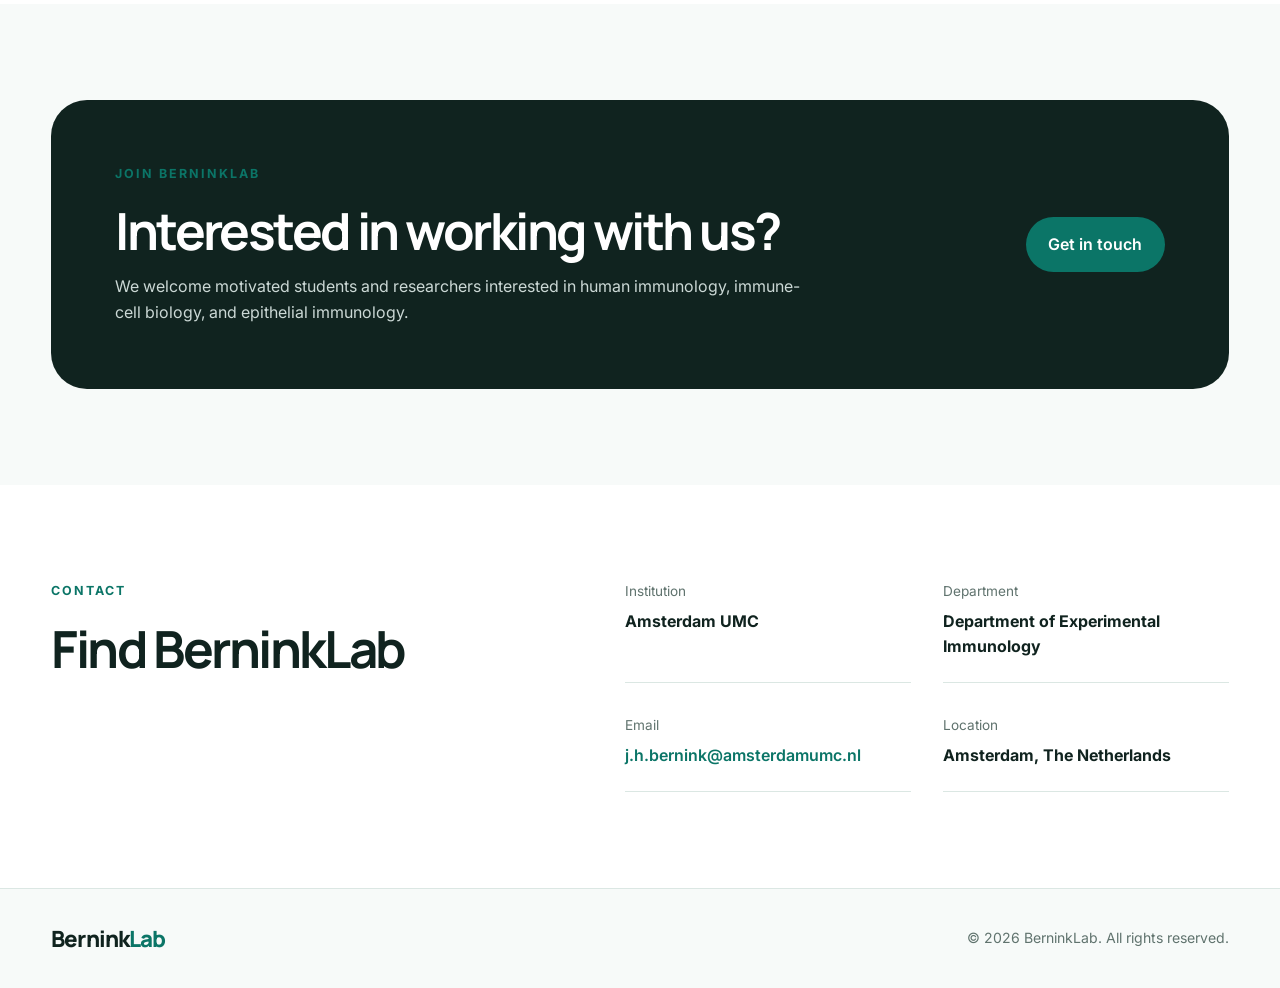
==== commit a4238730: "Update research project descriptions for team members" ====
--- a/index.html
+++ b/index.html
@@ -202,7 +202,7 @@
     <div class="person-info">
       <h3>Dr. Xinxin Luo</h3>
       <p class="role">Postdoctoral Researcher</p>
-      <p>Short description of current research project.</p>
+      <p>Intestinal epithelial-immune interactions.</p>
     </div>
   </article>
 
@@ -211,7 +211,7 @@
     <div class="person-info">
       <h3>Samra Riesenbosch</h3>
       <p class="role">PhD Student</p>
-      <p>Short description of PhD research project.</p>
+      <p>Lymphocytes and tuft cells in pancreatic ductal adenocarcinoma.</p>
     </div>
   </article>
 
@@ -220,7 +220,7 @@
     <div class="person-info">
       <h3>Katie Nachataya</h3>
       <p class="role">PhD Student</p>
-      <p>Short description of PhD research project.</p>
+      <p>IL23 pathway in inflammatory bowel disease.</p>
     </div>
   </article>
 
@@ -229,7 +229,7 @@
     <div class="person-info">
       <h3>Anna-Marie Hulleman</h3>
       <p class="role">PhD Student</p>
-      <p>Short description of PhD research project.</p>
+      <p>Immune-mediated regenerative properties of tuft cells.</p>
     </div>
   </article>
 
@@ -238,7 +238,7 @@
     <div class="person-info">
       <h3>Margot van der Maarel</h3>
       <p class="role">PhD Student</p>
-      <p>Short description of PhD research project.</p>
+      <p>Biosynthetic sugar barcodes to instruct intestinal immune cells.</p>
     </div>
   </article>
 
@@ -247,7 +247,7 @@
     <div class="person-info">
       <h3>Jente Wagenaar</h3>
       <p class="role">Research Technician</p>
-      <p>Short description of technical expertise and lab responsibilities.</p>
+      <p>Tissue culture and ELISA expert.</p>
     </div>
   </article>
 
@@ -308,10 +308,12 @@
                 >View publication →</a>
             </div>
           </article>
-          <a class="button secondary" href="publications.html">
-            View all publications →
-          </a>
-        </div>
+        </div>
+        <div class="all-publications-button">
+  <a class="button secondary" href="publications.html">
+    View all publications →
+  </a>
+</div>
       </div>
     </section>
 
--- a/styles.css
+++ b/styles.css
@@ -690,6 +690,9 @@
   color: var(--accent);
   font-weight: 600;
 }
+.all-publications-button {
+  margin-top: 2.5rem;
+}
 
 .publication-link:hover {
   text-decoration: underline;
